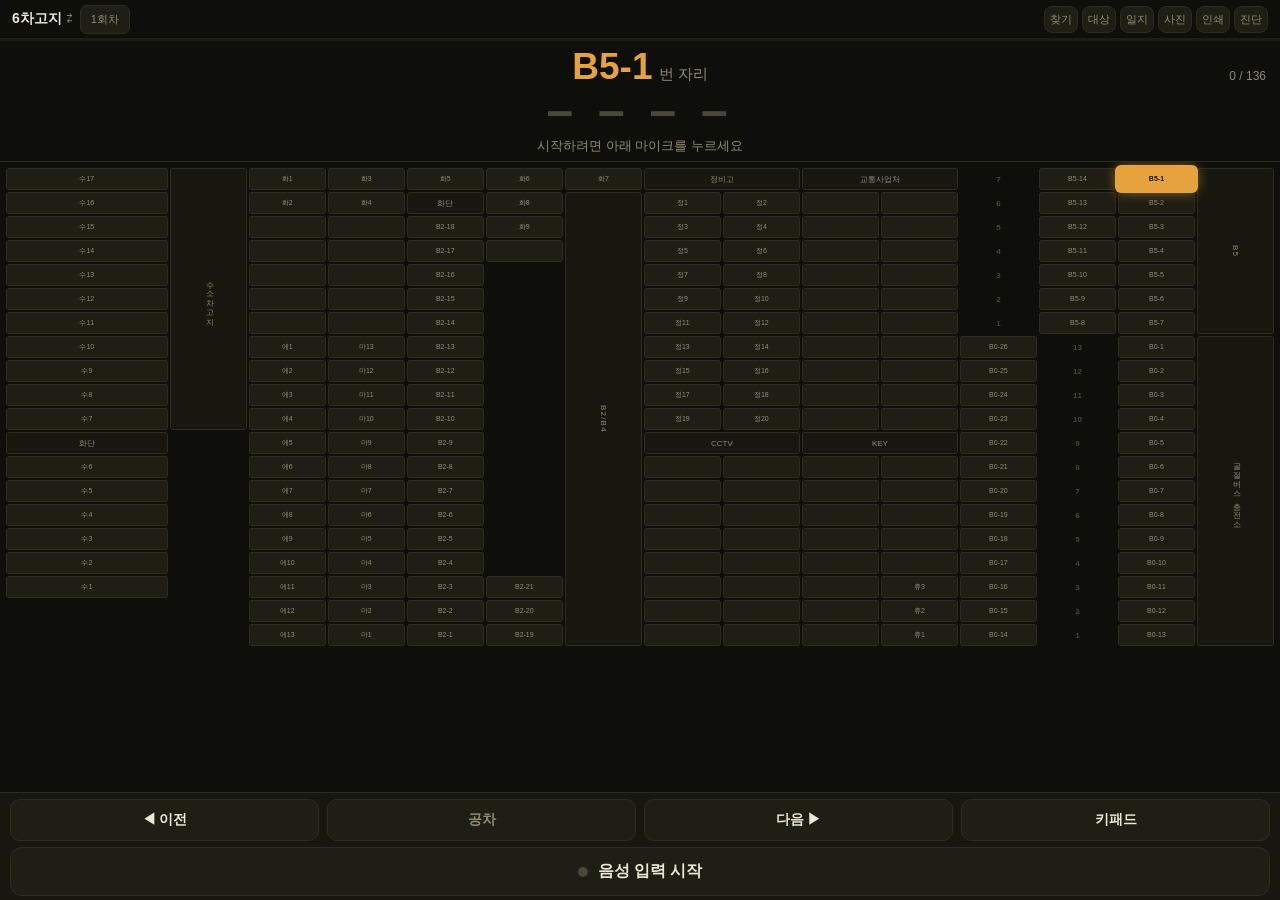
==== index.html @ dc294fa4 "손으로 누른 자리 다음에서 이어 간다 — 커서를 옮긴 뒤에 적는다 B5 를 돌다가 손으로 B2-1 을 눌러 번호를 넣으면 화면은 B2-2 로 넘어갔는데, **저장해 둔 자리는 B5" ====
<!doctype html>
<html lang="ko">
<head>
<meta charset="utf-8">
<meta name="viewport" content="width=device-width, initial-scale=1, viewport-fit=cover, user-scalable=no">
<meta name="apple-mobile-web-app-capable" content="yes">
<meta name="apple-mobile-web-app-status-bar-style" content="black-translucent">
<meta name="apple-mobile-web-app-title" content="차고지">
<meta name="theme-color" content="#14140f">
<title>차고지 순회</title>
<link rel="manifest" href="manifest.json">
<link rel="apple-touch-icon" href="icons/icon-180.png">
<link rel="stylesheet" href="src/app.css?v=202610280209">
</head>
<body>

<div id="app">

  <!-- 상단: 진행 상황 -->
  <header class="bar">
    <div class="bar-left">
      <button class="yard" id="yardName" aria-label="차고지 바꾸기">6차고지</button>
      <button class="round" id="btnRound" aria-label="회차 바꾸기">1회차</button>
    </div>
    <div class="bar-right">
      <button class="icon-btn" id="btnMiss" aria-label="아직 못 본 차" hidden>못 봄<span class="badge" id="missBadge"></span></button>
      <button class="icon-btn" id="btnFind" aria-label="차량번호 찾기">찾기</button>
      <button class="icon-btn" id="btnTargets" aria-label="찾을 차량 목록">대상<span class="badge" id="targetBadge" hidden></span></button>
      <button class="icon-btn" id="btnLog" aria-label="일지 보관">일지</button>
      <button class="icon-btn" id="btnFiles" aria-label="사진 보내기">사진</button>
      <button class="icon-btn" id="btnPrint" aria-label="인쇄">인쇄</button>
      <button class="icon-btn" id="btnDiag" aria-label="음성 진단">진단</button>
    </div>
  </header>
  <div class="progress"><div class="progress-fill" id="progressFill"></div></div>

  <!-- 현재 자리 안내판 -->
  <section class="hud" id="hud">
    <div class="hud-spot">
      <span class="hud-spot-num" id="hudSpot">1</span>
      <span class="hud-spot-unit" id="hudUnit">번 자리</span>
      <span class="hud-count" id="hudCount"></span>
    </div>
    <div class="hud-plate" id="hudPlate">
      <span class="ph">– – – –</span>
    </div>
    <div class="hud-note" id="hudNote">시작하려면 아래 마이크를 누르세요</div>
  </section>

  <!-- 배치도 -->
  <section class="mapwrap" id="mapwrap">
    <div class="mapzoom" id="mapZoom"><div class="map" id="map"></div></div>
    <button class="zoom-chip" id="zoomChip" hidden>1.0×</button>
  </section>

  <!-- 하단 조작부 -->
  <footer class="controls">
    <div class="ctl-row">
      <button class="ctl back" id="btnBack">◀ 이전</button>
      <button class="ctl vacant" id="btnVacant">공차</button>
      <button class="ctl next" id="btnNext">다음 ▶</button>
      <button class="ctl pad" id="btnPad">키패드</button>
    </div>
    <button class="mic" id="btnMic">
      <span class="mic-dot"></span>
      <span class="mic-label">음성 입력 시작</span>
    </button>
  </footer>
</div>

<!-- 숫자 키패드 시트 -->
<div class="sheet-bg" id="padSheet" hidden>
  <div class="sheet">
    <div class="sheet-head">
      <span id="padTitle">1번 자리</span>
      <button class="sheet-close" id="padClose">닫기</button>
    </div>
    <div class="pad-display" id="padDisplay">
      <span class="kept" id="padKept"></span>
      <span class="phone" id="padPhone"></span>
      <span class="fixed">1</span><span class="slot" data-i="0">_</span><span class="slot" data-i="1">_</span><span class="slot" data-i="2">_</span>
    </div>
    <div class="pad-hint">앞자리 1은 자동입니다. 나머지 세 자리만 누르세요. 누르던 숫자는 이전으로 지웁니다.</div>
    <div class="pad-keys">
      <button data-k="1">1</button><button data-k="2">2</button><button data-k="3">3</button>
      <button data-k="4">4</button><button data-k="5">5</button><button data-k="6">6</button>
      <button data-k="7">7</button><button data-k="8">8</button><button data-k="9">9</button>
      <button data-k="back" class="alt">◀ 이전</button>
      <button data-k="0">0</button>
      <button data-k="vacant" class="alt">공차</button>
      <button data-k="car" class="alt car">승용차</button>
      <button data-k="next" class="alt seg">다음 구역 ▶</button>
      <button data-k="ok" class="ok">확인 ▶</button>
    </div>
  </div>
</div>

<!-- 자리 탭했을 때 뜨는 선택 시트 -->
<div class="sheet-bg" id="spotSheet" hidden>
  <div class="sheet">
    <div class="sheet-head">
      <span id="spotTitle">자리</span>
      <button class="sheet-close" id="spotClose">닫기</button>
    </div>
    <div class="sheet-actions">
      <button id="spotGoto">여기부터 음성 입력</button>
      <button id="spotPad">숫자 키패드로 입력</button>
      <button id="spotVacant">공차로 표시</button>
      <button id="spotClear" class="danger">입력 지우기</button>
    </div>
  </div>
</div>

<!-- 차량번호 찾기 -->
<div class="sheet-bg" id="findSheet" hidden>
  <div class="sheet">
    <div class="sheet-head">
      <span>차량번호 찾기</span>
      <button class="sheet-close" id="findClose">닫기</button>
    </div>
    <div class="pad-display" id="findDisplay">
      <span class="fixed">1</span><span class="slot" data-i="0">_</span><span class="slot" data-i="1">_</span><span class="slot" data-i="2">_</span>
    </div>
    <div class="pad-hint">뒤 세 자리를 누르면 바로 찾습니다.</div>
    <div class="find-results" id="findResults"></div>
    <div class="pad-keys" id="findKeys">
      <button data-k="1">1</button><button data-k="2">2</button><button data-k="3">3</button>
      <button data-k="4">4</button><button data-k="5">5</button><button data-k="6">6</button>
      <button data-k="7">7</button><button data-k="8">8</button><button data-k="9">9</button>
      <button data-k="clear" class="alt">비움</button>
      <button data-k="0">0</button>
      <button data-k="del" class="alt">지움</button>
    </div>
  </div>
</div>

<!-- 찾을 차량 (CCTV·키 회수 대상) -->
<div class="sheet-bg" id="targetSheet" hidden>
  <div class="sheet">
    <div class="sheet-head">
      <span>찾을 차량 <span class="sheet-sub" id="targetCount"></span></span>
      <button class="sheet-close" id="targetClose">닫기</button>
    </div>
    <p class="target-help">
      가져와야 하는 것을 고르고 번호를 누르면 목록에 들어갑니다. 순회 중 그 번호가
      입력되면 소리와 음성으로 알리고 배치도에 색으로 표시합니다. 최대 10대.
    </p>
    <div class="kind-pick" id="kindPick">
      <button data-kind="cctv" class="on">CCTV<span>비디오</span></button>
      <button data-kind="key">KEY<span>열쇠</span></button>
    </div>
    <ul class="target-list" id="targetList"></ul>
    <div class="pad-display" id="targetDisplay">
      <span class="fixed">1</span><span class="slot" data-i="0">_</span><span class="slot" data-i="1">_</span><span class="slot" data-i="2">_</span>
    </div>
    <div class="pad-keys" id="targetKeys">
      <button data-k="1">1</button><button data-k="2">2</button><button data-k="3">3</button>
      <button data-k="4">4</button><button data-k="5">5</button><button data-k="6">6</button>
      <button data-k="7">7</button><button data-k="8">8</button><button data-k="9">9</button>
      <button data-k="clear" class="alt">비움</button>
      <button data-k="0">0</button>
      <button data-k="del" class="alt">지움</button>
    </div>
  </div>
</div>

<!-- 일지 보관 -->
<div class="sheet-bg" id="logSheet" hidden>
  <div class="sheet">
    <div class="sheet-head">
      <span>일지 보관</span>
      <button class="sheet-close" id="logClose">닫기</button>
    </div>
    <p class="target-help">
      그날 순회를 마치고 저장해 두면 나중에 그대로 불러올 수 있습니다.
      차량번호와 찾을 차량 목록이 함께 저장됩니다.
    </p>
    <button class="log-save" id="logSave">오늘 순회 저장하기</button>
    <div class="log-save-note" id="logSaveNote"></div>
    <button class="log-reset" id="logReset" hidden>오늘 것을 지우고 새로 시작하기</button>
    <ul class="log-list" id="logList"></ul>
  </div>
</div>

<!-- 인쇄 — 사무실 PC 로 보내고 결과를 보여 준다 -->
<div class="sheet-bg" id="printSheet" hidden>
  <div class="sheet">
    <div class="sheet-head">
      <span>PC로 인쇄</span>
      <button class="sheet-close" id="printClose">닫기</button>
    </div>
    <div class="print-count" id="printCount"></div>
    <div class="print-miss" id="printMiss" hidden></div>
    <div class="sheet-actions">
      <button class="go" id="printPaper">종이로 인쇄</button>
      <button id="printExcel">운영관리 엑셀에 넣기</button>
      <button id="printFinal">최종 인쇄 (엑셀 양식 그대로)</button>
    </div>
    <div class="print-msg" id="printMsg"></div>
  </div>
</div>

<!-- 사진·파일 보내기 — PC 다운로드 폴더로 간다 -->
<div class="sheet-bg" id="fileSheet" hidden>
  <div class="sheet">
    <div class="sheet-head">
      <span>사진 보내기</span>
      <button class="sheet-close" id="fileClose">닫기</button>
    </div>
    <p class="send-help">
      고른 것이 사무실 PC 의 <b>다운로드 폴더</b>로 갑니다.
      여러 장을 한 번에 고를 수 있습니다.
    </p>
    <label class="pick" for="filePick">사진·파일 고르기</label>
    <input type="file" id="filePick" multiple hidden>
    <ul class="pick-list" id="fileList"></ul>
    <div class="sheet-actions">
      <button class="go" id="fileSend" disabled>보내기</button>
    </div>
    <div class="send-msg" id="fileMsg"></div>
  </div>
</div>

<!-- 음성 진단 패널 -->
<div class="sheet-bg" id="diagSheet" hidden>
  <div class="sheet">
    <div class="sheet-head">
      <span>음성 인식 진단</span>
      <button class="sheet-close" id="diagClose">닫기</button>
    </div>
    <div class="diag" id="diagBody"></div>
    <div class="diag-log">
      <div class="diag-log-head">들린 그대로 (최근 10건)</div>
      <ol id="diagLog"></ol>
    </div>
    <div class="diag-build">
      <div>
        <div class="diag-build-label">설치된 버전</div>
        <div class="diag-build-val" id="diagBuild"></div>
      </div>
      <button id="diagUpdate">최신 버전 받기</button>
    </div>
    <p class="diag-build-help">
      새 버전이 올라오면 앱을 켤 때 알아서 받아옵니다. 그래도 화면이 그대로면
      위 버튼을 누르세요. 입력해 둔 차량번호는 지워지지 않습니다.
    </p>

    <div class="diag-danger">
      <button id="diagClear">오늘 입력·대상 전부 지우기</button>
      <p class="diag-danger-help" id="diagClearHelp">
        오늘 입력한 차량번호와 찾을 차량 목록을 모두 지우고, <b>1회차 첫 자리</b>부터
        다시 시작합니다. 저장해 둔 일지와 설정은 지워지지 않습니다.
      </p>
    </div>
  </div>
</div>

<!-- 인쇄 전용 레이아웃 -->

<script type="module" src="src/app.js?v=202610280209"></script>
</body>
</html>
---- src/app.css ----
/* 차고지 순회 — 야간 현장용 다크 UI
   밝은 화면은 어두운 주차장에서 눈이 부시고 배터리도 먹으므로 다크 고정. */

:root {
  --bg:        #0e0e0a;
  --panel:     #17170f;
  --panel-2:   #1f1e14;
  --line:      #2e2c1e;
  --ink:       #ede7d5;
  --ink-dim:   #928b74;
  --amber:     #e6a23c;
  --amber-ink: #17130a;
  --green:     #7fb069;
  --green-bg:  #24331d;
  --grey:      #4a4738;
  --red:       #d9714a;
  --blue:      #5b8fd4;
  /* 2회차 — 1회차 초록과 한눈에 갈리게 보라. 파랑(KEY)·빨강(CCTV)·주황(커서)과도 겹치지 않는다 */
  --r2-bg:     #3a2458;
  --r2-line:   #8a5cc9;
  --r2-ink:    #d9bcff;
  --pad:       env(safe-area-inset-bottom, 0px);
}

* { box-sizing: border-box; -webkit-tap-highlight-color: transparent; }

html, body {
  margin: 0; height: 100%; overflow: hidden;
  background: var(--bg); color: var(--ink);
  font-family: -apple-system, BlinkMacSystemFont, "Apple SD Gothic Neo", "Malgun Gothic", sans-serif;
  -webkit-user-select: none; user-select: none;
  -webkit-font-smoothing: antialiased;
}

#app {
  display: flex; flex-direction: column;
  height: 100vh;
  height: 100dvh;          /* 사파리 주소창·홈 인디케이터까지 감안한 실제 높이 */
  padding-top: env(safe-area-inset-top, 0px);
}

/* ---------- 상단 바 ---------- */
.bar {
  display: flex; align-items: center; justify-content: space-between;
  padding: 5px 12px 4px;
  flex: none;
}
.bar-left {
  display: flex; align-items: baseline; gap: 7px;
  min-width: 0;
}
/* 자리가 좁으면 차고지 이름이 줄어든다 — 회차 버튼은 늘 통째로 눌릴 수 있어야 한다 */
.yard {
  font-size: 14px; font-weight: 700; white-space: nowrap; font-family: inherit;
  background: none; border: none; color: var(--ink); padding: 2px 0;
  min-width: 0; overflow: hidden; text-overflow: ellipsis;
}
.yard::after { content: ' ⇄'; color: var(--ink-dim); font-weight: 400; }
.round {
  flex: none;                      /* 눌러야 하는 것이라 절대 깎이지 않는다 */
  font-size: 11px; font-family: inherit; white-space: nowrap;
  background: var(--panel-2); color: var(--ink-dim);
  border: 1px solid var(--line); border-radius: 7px; padding: 6px 10px;
}
.round.r2 { background: var(--r2-bg); color: var(--r2-ink); border-color: var(--r2-line); font-weight: 700; }
/* 2회차 모드는 윗부분 전체를 보라로 물들여, 지금 몇 회차로 적는지 헷갈리지 않게 한다 */
body.round2 .bar,
body.round2 .hud { background: var(--r2-bg); }
body.round2 .hud { border-bottom: 2px solid var(--r2-line); }
.bar-right { display: flex; gap: 4px; flex: none; }
.icon-btn {
  position: relative;
  background: var(--panel-2); color: var(--ink-dim);
  border: 1px solid var(--line); border-radius: 8px;
  font-size: 11px; padding: 7px 5px; font-family: inherit;
  white-space: nowrap; line-height: 1;
}
.icon-btn:active { background: var(--line); }
.badge {
  display: inline-block; margin-left: 4px;
  font-size: 10px; font-weight: 700; color: var(--red);
  font-variant-numeric: tabular-nums;
}
.badge.all { color: var(--green); }
.badge[hidden] { display: none; }

.progress { height: 3px; background: var(--panel-2); flex: none; }
.progress-fill {
  height: 100%; width: 0%; background: var(--green);
  transition: width .25s ease;
}

/* ---------- 현재 자리 안내판 ---------- */
.hud {
  flex: none;
  padding: 7px 14px 6px;
  text-align: center;
  border-bottom: 1px solid var(--line);
}
.hud-spot {
  display: flex; align-items: baseline; justify-content: center; gap: 6px;
  position: relative;
}
.hud-spot-num {
  font-size: 37px; font-weight: 800; line-height: 1;
  color: var(--amber); font-variant-numeric: tabular-nums;
}
.hud-spot-unit { font-size: 15px; color: var(--ink-dim); }
.hud-count {
  position: absolute; right: 0; bottom: 2px;
  font-size: 12px; color: var(--ink-dim); font-variant-numeric: tabular-nums;
}
.hud-plate {
  margin-top: 2px;
  font-size: 48px; font-weight: 800; line-height: 1;
  letter-spacing: .08em; font-variant-numeric: tabular-nums;
  min-height: 48px;
}
.hud-plate .ph { color: var(--grey); letter-spacing: .12em; }
.hud-plate.vacant { font-size: 40px; color: var(--ink-dim); letter-spacing: .1em; }
.hud-plate.corrected { color: var(--amber); }
.hud-note {
  margin-top: 3px; font-size: 12.5px; color: var(--ink-dim);
  min-height: 17px;
}
.hud-note:empty { display: none; }
.hud-note.warn { color: var(--amber); }
.hud-note.err  { color: var(--red); }

/* ---------- 배치도 ---------- */
.mapwrap {
  position: relative;
  flex: 1 1 auto; min-height: 0;
  overflow: auto;
  -webkit-overflow-scrolling: touch;
  padding: 6px;
  touch-action: pan-x pan-y;      /* 확대는 앱이 직접 처리한다 */
}
.zoom-chip {
  position: sticky; bottom: 6px; left: 6px; z-index: 5;
  background: var(--panel-2); color: var(--amber);
  border: 1px solid var(--amber); border-radius: 20px;
  font-size: 12px; font-weight: 700; font-family: inherit;
  padding: 6px 12px; float: left;
}
.zoom-chip[hidden] { display: none; }
.mapzoom { position: relative; }
.map {
  display: grid;
  grid-template-columns: 2.1fr repeat(14, 1fr);
  grid-auto-rows: minmax(22px, 1fr);
  gap: 2px;
  width: 100%;
  min-width: 330px;
  min-height: calc(100% - 12px);   /* 남는 자리를 칸이 나눠 가져 크게 보인다 */
}
/* 구차고지는 줄이 11개뿐이라 훨씬 크게 잡을 수 있다 */
body.yard-old .map { grid-auto-rows: minmax(34px, 1fr); }
/* 열다섯 칸이 폰 너비를 나눠 쓰므로 한 칸이 21px 남짓이다.
   네 자리가 잘리지 않는 크기까지만 키운다. */
body.yard-old .cell.spot .plate { font-size: 11px; letter-spacing: -.06em; }
body.yard-old .cell.spot .no { font-size: 9px; }
.cell {
  display: flex; align-items: center; justify-content: center;
  border-radius: 3px;
  font-variant-numeric: tabular-nums;
  overflow: hidden;
  min-height: 20px;
}
.cell.spot {
  background: var(--panel-2);
  border: 1px solid var(--line);
  flex-direction: column;
  line-height: 1;
  gap: 1px;
}
.cell.spot .no    { font-size: 7px; color: var(--ink-dim); }
.cell.spot .plate { font-size: 9px; font-weight: 700; color: var(--ink); }

/* 1회차는 차분한 초록, 2회차는 밝은 민트.
   음성이든 키패드든 같은 회차면 같은 색이다. */
.cell.spot.filled.r1        { background: var(--green-bg); border-color: #38512c; }
.cell.spot.filled.r1 .plate { color: #bcd9a6; }
.cell.spot.filled.r2        { background: var(--r2-bg); border-color: var(--r2-line); }
.cell.spot.filled.r2 .plate { color: var(--r2-ink); }

/* 2회차를 도는 중에는 1회차 기록을 죽여 둔다.
   아직 차가 들어오지 않은 자리(빈칸·공차)가 도드라져야 어디를 봐야 할지 안다. */
body.round2 .cell.spot.filled.r1        { background: #171e13; border-color: #232c1c; }
body.round2 .cell.spot.filled.r1 .plate { color: #5d6b52; }
body.round2 .cell.spot.filled.r1 .no    { color: #47513f; }
/* 공차도 2회차에는 다시 들러야 할 자리다 */
body.round2 .cell.spot.vacant        { border-style: dashed; border-color: #4a4738; }
body.round2 .cell.spot.vacant .plate { color: var(--ink-dim); }
/* 승용차가 서 있는 칸 — 버스가 아니라는 것이 한눈에 보여야 한다 */
.cell.spot.car             { background: #2b2436; border-color: var(--violet); }
.cell.spot.car .plate      { color: var(--violet-ink); font-size: 9px; font-weight: 600; }
.hud-plate.car             { font-size: 30px; color: var(--violet-ink); letter-spacing: .02em; }
.cell.spot.vacant          { background: #201f18; }
.cell.spot.vacant .plate   { color: var(--ink-dim); font-weight: 500; }
.cell.spot.corrected       { border-color: var(--amber); }
.cell.spot.corrected .plate{ color: var(--amber); }

/* 찾아야 하는 차량 — 배치도에서 한눈에 띄어야 한다.
   CCTV(비디오)는 붉은색, KEY(열쇠)는 푸른색으로 구분한다. */
/* CCTV·KEY 로 가져와야 하는 차. 2회차에도 이 색이 남아야 한다 —
   1회차 기록을 죽이는 규칙(body.round2 .filled.r1)이 이것보다 세서, 정작
   가져와야 할 차가 2회차에는 묻혀 보이지 않았다. 가기 전에 한 번 보고 가이드를
   잡으려면 그 색이 있어야 한다. 그래서 2회차용 선택자를 함께 적는다. (2026-10-22) */
.cell.spot.target.k-cctv,
body.round2 .cell.spot.filled.r1.target.k-cctv        { background: #4a1f18; border-color: var(--red); }
.cell.spot.target.k-cctv .plate,
body.round2 .cell.spot.filled.r1.target.k-cctv .plate { color: #ff9d7a; }
.cell.spot.target.k-cctv .no,
body.round2 .cell.spot.filled.r1.target.k-cctv .no    { color: var(--red); }
.cell.spot.target.k-key,
body.round2 .cell.spot.filled.r1.target.k-key         { background: #1c2748; border-color: var(--blue); }
.cell.spot.target.k-key .plate,
body.round2 .cell.spot.filled.r1.target.k-key .plate  { color: #9dc0ff; }
.cell.spot.target.k-key .no,
body.round2 .cell.spot.filled.r1.target.k-key .no     { color: var(--blue); }

/* 찾기로 짚은 자리 */
.cell.spot.found {
  outline: 2px solid #7fd0ff; outline-offset: -2px;
  animation: pulse 1s ease-in-out 3;
}

.cell.spot.current {
  background: var(--amber); border-color: var(--amber);
  /* 작은 칸이 열다섯 개 늘어서 있어, 테두리만으로는 눈에 안 들어온다 */
  box-shadow: 0 0 0 3px var(--amber), 0 0 14px rgba(230, 162, 60, .85);
  position: relative; z-index: 2;
  animation: pulse 1.6s ease-in-out infinite;
}
.cell.spot.current .no,
.cell.spot.current .plate { color: var(--amber-ink); font-weight: 800; }

@keyframes pulse { 0%,100% { opacity: 1 } 50% { opacity: .6 } }
@media (prefers-reduced-motion: reduce) { .cell.spot.current { animation: none } }

.cell.label {
  background: var(--panel); color: var(--ink-dim);
  font-size: 8px; text-align: center; padding: 1px;
  border: 1px solid var(--line);
}
.cell.label.tall { writing-mode: vertical-rl; letter-spacing: .15em; }
.cell.skip {
  background: transparent; border: 1px dashed var(--line);
}
/* 주차장 바닥에 칠해진 고정번호 — 자리가 아니라 표지 */
.cell.paint {
  background: transparent; color: var(--grey);
  font-size: 8px; font-weight: 600;
}
.cell.void, .cell.plain { background: transparent; }

/* ---------- 하단 조작부 ---------- */
.controls {
  flex: none;
  padding: 6px 10px calc(4px + var(--pad) * 0.7);
  border-top: 1px solid var(--line);
  background: var(--panel);
  display: flex; flex-direction: column; gap: 6px;
}
.ctl-row { display: flex; gap: 8px; }
.ctl {
  flex: 1; padding: 11px 4px;
  background: var(--panel-2); color: var(--ink);
  border: 1px solid var(--line); border-radius: 10px;
  font-size: 14px; font-weight: 600; font-family: inherit;
}
.ctl:active { background: var(--line); }
.ctl.vacant { color: var(--ink-dim); }

.mic {
  width: 100%; padding: 13px;
  border: none; border-radius: 12px;
  background: var(--panel-2); color: var(--ink);
  font-size: 16px; font-weight: 700; font-family: inherit;
  display: flex; align-items: center; justify-content: center; gap: 10px;
  border: 1px solid var(--line);
}
.mic-dot {
  width: 10px; height: 10px; border-radius: 50%;
  background: var(--grey); flex: none;
}
.mic.on { background: var(--amber); color: var(--amber-ink); border-color: var(--amber); }
.mic.on .mic-dot { background: var(--amber-ink); animation: pulse 1.2s ease-in-out infinite; }
.mic:disabled { opacity: .45; }

/* ---------- 시트 ---------- */
.sheet-bg {
  position: fixed; inset: 0; z-index: 50;
  background: rgba(0,0,0,.6);
  display: flex; align-items: flex-end;
}
.sheet-bg[hidden] { display: none; }
.sheet {
  width: 100%; max-height: 88vh; overflow-y: auto;
  background: var(--panel); border-radius: 16px 16px 0 0;
  border-top: 1px solid var(--line);
  padding: 14px 14px calc(20px + var(--pad));
}
.sheet-head {
  display: flex; align-items: center; justify-content: space-between;
  font-size: 15px; font-weight: 700; margin-bottom: 12px;
}
.sheet-close {
  background: none; border: none; color: var(--ink-dim);
  font-size: 14px; font-family: inherit; padding: 4px 8px;
}

.pad-display {
  text-align: center; font-size: 46px; font-weight: 800;
  letter-spacing: .12em; font-variant-numeric: tabular-nums;
  padding: 6px 0;
}
.pad-display .fixed { color: var(--amber); }
.pad-display .slot  { color: var(--grey); }
.pad-display .slot.set { color: var(--ink); }
.pad-hint { text-align: center; font-size: 12px; color: var(--ink-dim); margin-bottom: 12px; }
.pad-keys {
  display: grid; grid-template-columns: repeat(3, 1fr); gap: 8px;
}
.pad-keys button {
  padding: 18px 0; font-size: 24px; font-weight: 700; font-family: inherit;
  background: var(--panel-2); color: var(--ink);
  border: 1px solid var(--line); border-radius: 10px;
}
.pad-keys button:active { background: var(--amber); color: var(--amber-ink); }
.pad-keys button.alt { font-size: 15px; color: var(--ink-dim); }
.pad-keys button.wide { grid-column: span 2; }
/* 연달아 빠르게 치므로 사파리의 두 번 톡 판정이 끼어들지 않게 한다 */
#padSheet .pad-keys button { touch-action: manipulation; }

.sheet-actions { display: flex; flex-direction: column; gap: 8px; }
.sheet-actions button {
  padding: 15px; font-size: 15px; font-weight: 600; font-family: inherit;
  background: var(--panel-2); color: var(--ink);
  border: 1px solid var(--line); border-radius: 10px; text-align: left;
}
.sheet-actions button:active { background: var(--line); }
.sheet-actions button.danger { color: var(--red); }

/* ---------- 찾기 ---------- */
.sheet-sub { font-size: 12px; font-weight: 500; color: var(--ink-dim); margin-left: 4px; }
.find-results {
  min-height: 56px; max-height: 132px; overflow-y: auto;
  display: flex; flex-direction: column; gap: 6px; margin-bottom: 12px;
}
.find-none {
  text-align: center; font-size: 13px; color: var(--ink-dim); padding: 16px 0;
}
.find-hit {
  display: flex; align-items: center; justify-content: space-between;
  padding: 12px 14px; border-radius: 9px; font-family: inherit;
  background: var(--panel-2); border: 1px solid var(--line); color: var(--ink);
}
.find-hit:active { background: var(--amber); color: var(--amber-ink); }
.find-hit b { font-size: 18px; font-variant-numeric: tabular-nums; }
.find-hit span { font-size: 13px; color: var(--ink-dim); }
.find-hit:active span { color: var(--amber-ink); }

/* ---------- 찾을 차량 ---------- */
.target-help {
  font-size: 12.5px; color: var(--ink-dim); line-height: 1.6; margin: 0 2px 12px;
}
.target-list { list-style: none; padding: 0; margin: 0 0 12px; }
/* 찾을 차량 시트 — 목록이 늘어나도 키패드는 제자리에 둔다.
   목록이 키패드 위에 있어서, 대여섯 대만 넣어도 키패드가 화면 밖으로 밀려
   화면을 내려서 눌러야 했다 (6대에서 170px 가 화면 밖이었다 — 2026-10-22).
   이제 목록만 그 안에서 구르고, 입력칸과 키패드는 늘 보인다. */
#targetSheet .sheet { display: flex; flex-direction: column; }
#targetSheet .target-list {
  flex: 0 1 auto; min-height: 56px; max-height: 30vh; overflow-y: auto;
  overscroll-behavior: contain;
}
#targetSheet .pad-display,
#targetSheet .pad-keys { flex: none; }
.target-list li {
  display: flex; align-items: center; gap: 10px;
  padding: 9px 12px; border-radius: 8px; margin-bottom: 6px;
  background: var(--panel-2); border: 1px solid var(--line);
}
.target-list li b {
  font-size: 17px; font-variant-numeric: tabular-nums;
}
.target-list li.k-cctv b { color: #ff9d7a; }
.target-list li.k-key   b { color: #9dc0ff; }
.target-kind {
  font-size: 10px; font-weight: 700; letter-spacing: .04em;
  padding: 3px 6px; border-radius: 5px; flex: none;
}
.k-cctv .target-kind { background: #4a1f18; color: #ff9d7a; }
.k-key   .target-kind { background: #1c2748; color: #9dc0ff; }

/* CCTV / KEY 고르기 */
.kind-pick { display: flex; gap: 8px; margin-bottom: 12px; }
.kind-pick button {
  flex: 1; padding: 11px 4px; border-radius: 10px; font-family: inherit;
  background: var(--panel-2); border: 1px solid var(--line); color: var(--ink-dim);
  font-size: 14px; font-weight: 700;
  display: flex; flex-direction: column; align-items: center; gap: 2px;
}
.kind-pick button span { font-size: 11px; font-weight: 500; opacity: .8; }
.kind-pick button[data-kind="cctv"].on { background: #4a1f18; border-color: var(--red); color: #ff9d7a; }
.kind-pick button[data-kind="key"].on  { background: #1c2748; border-color: var(--blue); color: #9dc0ff; }

/* ---------- 일지 보관 ---------- */
.log-save {
  width: 100%; padding: 15px; border: none; border-radius: 11px;
  background: var(--amber); color: var(--amber-ink);
  font-size: 15px; font-weight: 700; font-family: inherit;
}
.log-save-note {
  font-size: 12.5px; color: var(--green); text-align: center;
  min-height: 18px; margin: 8px 0 4px;
}
.log-list { list-style: none; padding: 0; margin: 8px 0 0; }
.log-list li {
  display: flex; align-items: center; gap: 8px;
  padding: 10px 12px; border-radius: 9px; margin-bottom: 6px;
  background: var(--panel-2); border: 1px solid var(--line);
}
.log-when { flex: 1; min-width: 0; }
.log-when b { font-size: 14px; font-variant-numeric: tabular-nums; }
.log-today {
  font-size: 10px; font-weight: 700; margin-left: 6px;
  padding: 2px 5px; border-radius: 4px; background: var(--green-bg); color: var(--green);
}
.log-meta { display: block; font-size: 11px; color: var(--ink-dim); margin-top: 2px; }
.log-load {
  flex: none; padding: 9px 12px; border-radius: 8px; font-family: inherit;
  background: var(--panel); border: 1px solid var(--line); color: var(--ink);
  font-size: 12px; font-weight: 600;
}
.log-load.armed { background: var(--amber); color: var(--amber-ink); border-color: var(--amber); }
.log-del {
  flex: none; background: none; border: none; color: var(--ink-dim);
  font-size: 15px; font-family: inherit; padding: 2px 6px;
}
.log-empty {
  justify-content: center; color: var(--ink-dim); font-size: 13px;
  background: none !important; border: none !important;
}
.target-at { font-size: 12px; color: var(--green); }
.target-wait { font-size: 12px; color: var(--ink-dim); }
.target-list li button {
  margin-left: auto; background: none; border: none;
  color: var(--ink-dim); font-size: 16px; font-family: inherit; padding: 2px 8px;
}
.target-empty {
  justify-content: center; color: var(--ink-dim); font-size: 13px;
  background: none !important; border: none !important;
}

/* ---------- 인쇄 확인 ---------- */
.print-count {
  text-align: center; font-size: 15px; font-weight: 700;
  padding: 4px 0 14px; color: var(--ink);
}
/* 일지 목록 — 연 > 월로 접는다. 쌓이면 한없이 길어진다. */
.log-year > summary,
.log-month > summary {
  display: flex; align-items: center; gap: 8px;
  padding: 9px 10px; cursor: pointer; list-style: none;
  font-size: 14px; font-weight: 700; color: var(--ink);
  border-bottom: 1px solid var(--line);
}
.log-year > summary::-webkit-details-marker,
.log-month > summary::-webkit-details-marker { display: none; }
.log-year > summary::before,
.log-month > summary::before { content: '▸'; color: var(--ink-dim); font-weight: 400; }
.log-year[open] > summary::before,
.log-month[open] > summary::before { content: '▾'; }
.log-month > summary { font-size: 13px; font-weight: 500; color: var(--ink-dim); padding-left: 18px; }
.log-days { list-style: none; padding: 0; margin: 0; }
.log-days li { padding-left: 10px; }
.log-del-many {
  margin-left: auto; font-family: inherit; font-size: 11px; color: var(--ink-dim);
  background: none; border: 1px solid var(--line); border-radius: 7px; padding: 4px 8px;
}
.log-del-many.armed { background: var(--red); border-color: var(--red); color: #fff; }

.log-reset {
  width: 100%; padding: 13px; margin-top: 8px;
  background: var(--panel-2); border: 1px solid var(--line); border-radius: 10px;
  color: var(--amber); font-size: 14px; font-family: inherit;
}
.log-reset:active { background: var(--amber); color: var(--amber-ink); }

/* 아직 못 본 차 — 2회차를 도는 동안 눈에 띄어야 한다 */
.print-miss {
  margin: 10px 0 0; padding: 11px 12px; border-radius: 10px;
  font-size: 13px; line-height: 1.6;
  background: var(--panel-2); border: 1px solid var(--line); color: var(--ink-dim);
}
.print-miss.no { border-color: var(--red); color: var(--red); font-weight: 700; }
.print-miss.ok { border-color: var(--green); color: var(--green); }
.icon-btn.warn { border-color: var(--red); color: var(--red); }

.print-msg {
  text-align: center; font-size: 15px; line-height: 1.6;
  padding: 14px 8px 18px; color: var(--ink-dim);
}
.print-msg.ok { color: var(--green); font-weight: 700; }
.print-msg.no { color: var(--red); }

/* 사진·파일 보내기 */
.send-help { font-size: 13px; line-height: 1.7; color: var(--ink-dim); margin: 0 0 14px; }
.pick-list {
  list-style: none; padding: 0; margin: 12px 0 0;
  max-height: 40vh; overflow-y: auto;
}
.pick-list li {
  display: flex; align-items: center; gap: 10px;
  padding: 10px 2px; border-bottom: 1px solid var(--line); font-size: 13px;
}
.pick-list .nm { flex: 1; overflow: hidden; text-overflow: ellipsis; white-space: nowrap; }
.pick-list .sz { color: var(--ink-dim); font-size: 12px; }
.pick-list .st { font-size: 12px; }
.pick-list .st.ok { color: var(--green); }
.pick-list .st.no { color: var(--red); }
.pick {
  display: block; text-align: center; padding: 13px;
  background: var(--panel-2); border: 1px solid var(--line); border-radius: 10px;
  color: var(--ink); font-size: 15px; cursor: pointer;
}
.pick:active { background: var(--line); }
.send-msg {
  text-align: center; font-size: 13px; line-height: 1.6;
  padding: 10px 8px 2px; color: var(--ink-dim);
}
.send-msg.ok { color: var(--green); font-weight: 700; }
.send-msg.no { color: var(--red); }

.diag { font-size: 13px; }
.diag-row {
  display: flex; justify-content: space-between; gap: 12px;
  padding: 9px 0; border-bottom: 1px solid var(--line);
}
.diag-row b { font-weight: 600; color: var(--ink-dim); }
.diag-row span.ok  { color: var(--green); }
.diag-row span.no  { color: var(--red); }
/* 눌러서 켜고 끄는 항목 */
/* 눌러서 바꾸는 줄은 누를 수 있게 생겨야 한다 — 테두리를 두르고 눌리는 느낌을 준다 */
.diag-row.toggle {
  cursor: pointer; background: var(--panel-2);
  border: 1px solid var(--line); border-radius: 9px;
  padding: 11px 12px; margin: 5px 0;
}
.diag-row.toggle:active { background: var(--line); border-color: var(--amber); }
.diag-row.toggle b::after { content: ' ▸'; color: var(--amber); font-weight: 400; }
/* 바로 위 줄에 딸린 속도 — 한 칸 들여쓰고 조금 작게 */
.diag-row.sub { margin-left: 14px; padding: 9px 12px; }
.diag-row.sub b { color: var(--ink-dim); font-weight: 500; }
.diag-row.toggle b { color: var(--ink); }
.diag-row.toggle span.no { color: var(--ink-dim); }
.diag-log { margin-top: 16px; }
.diag-log-head { font-size: 12px; color: var(--ink-dim); margin-bottom: 6px; }
.diag-log ol {
  margin: 0; padding-left: 20px; font-size: 12px; color: var(--ink-dim);
  font-family: ui-monospace, Menlo, monospace;
}
.diag-log li { padding: 2px 0; word-break: break-all; }

.diag-build {
  margin-top: 18px; padding-top: 14px; border-top: 1px solid var(--line);
  display: flex; align-items: center; justify-content: space-between; gap: 12px;
}
.diag-build-label { font-size: 11px; color: var(--ink-dim); }
.diag-build-val {
  font-family: ui-monospace, Menlo, monospace; font-size: 13px; color: var(--ink);
  -webkit-user-select: text; user-select: text;
}
#diagUpdate {
  flex: none; padding: 11px 16px; border-radius: 9px;
  background: var(--panel-2); color: var(--amber);
  border: 1px solid var(--amber); font-size: 13px; font-weight: 700; font-family: inherit;
}
#diagUpdate:active { background: var(--amber); color: var(--amber-ink); }
#diagUpdate:disabled { opacity: .5; color: var(--ink-dim); border-color: var(--line); }
.diag-build-help {
  font-size: 12px; color: var(--ink-dim); line-height: 1.6; margin: 10px 2px 0;
}

.diag-danger {
  margin-top: 18px; padding-top: 14px; border-top: 1px solid var(--line);
}
#diagClear {
  width: 100%; padding: 14px; border-radius: 10px;
  background: var(--panel-2); color: var(--red);
  border: 1px solid var(--line); font-size: 14px; font-weight: 700; font-family: inherit;
}
/* 적혀 있는 번호 — 2회차에 눈앞의 차와 맞춰 보는 자리 */
.pad-display .kept {
  display: none; font-size: 44px; font-weight: 800; color: var(--ink);
  letter-spacing: .02em;
}
.pad-display.kept .kept { display: inline; }
.pad-display .phone { display: none; font-size: 34px; letter-spacing: .04em; color: var(--violet-ink); }
.pad-display.phone .phone { display: inline; }
.pad-display.phone .kept,
.pad-display.phone .fixed,
.pad-display.phone .slot { display: none; }
.pad-keys .car { display: none; }
body.yard-old .pad-keys .car { display: block; color: var(--violet-ink); }
.pad-display.kept .fixed,
.pad-display.kept .slot { display: none; }

/* 확인 — 2회차에만. 맨 아래, 가장 크게 (엄지가 닿는 자리) */
.pad-keys .ok {
  display: none; grid-column: 1 / -1; background: var(--green-bg); border-color: #3c5a2c;
  color: #bcd9a6; font-size: 20px; padding: 20px 0;
}
body.round2 .pad-keys .ok { display: block; }
.pad-keys .seg { grid-column: 1 / -1; }
/* 구차고지는 승용차 키가 한 칸, 다음 구역이 나머지 두 칸 — 한 줄로 줄여 배치도를 더 보인다 */
body.yard-old .pad-keys .seg { grid-column: span 2; }

/* 키패드를 열면 그 아래가 가려진다. 배치도 밑에 빈 자리를 붙여 위로 밀어 올릴 수 있게 하고,
   지금 자리가 키패드 위쪽 띠에 오도록 스스로 움직인다. */
body.pad-open .mapwrap { padding-bottom: 65vh; }
/* 구역 건너뛰기는 2회차에 드물게 쓴다 — 자리는 두되 낮게 */
body.round2 .pad-keys .seg { font-size: 14px; padding: 10px 0; }

#diagClear.armed { background: var(--red); color: #fff; border-color: var(--red); }
.diag-danger-help {
  font-size: 12px; color: var(--ink-dim); line-height: 1.6; margin: 10px 2px 0;
}
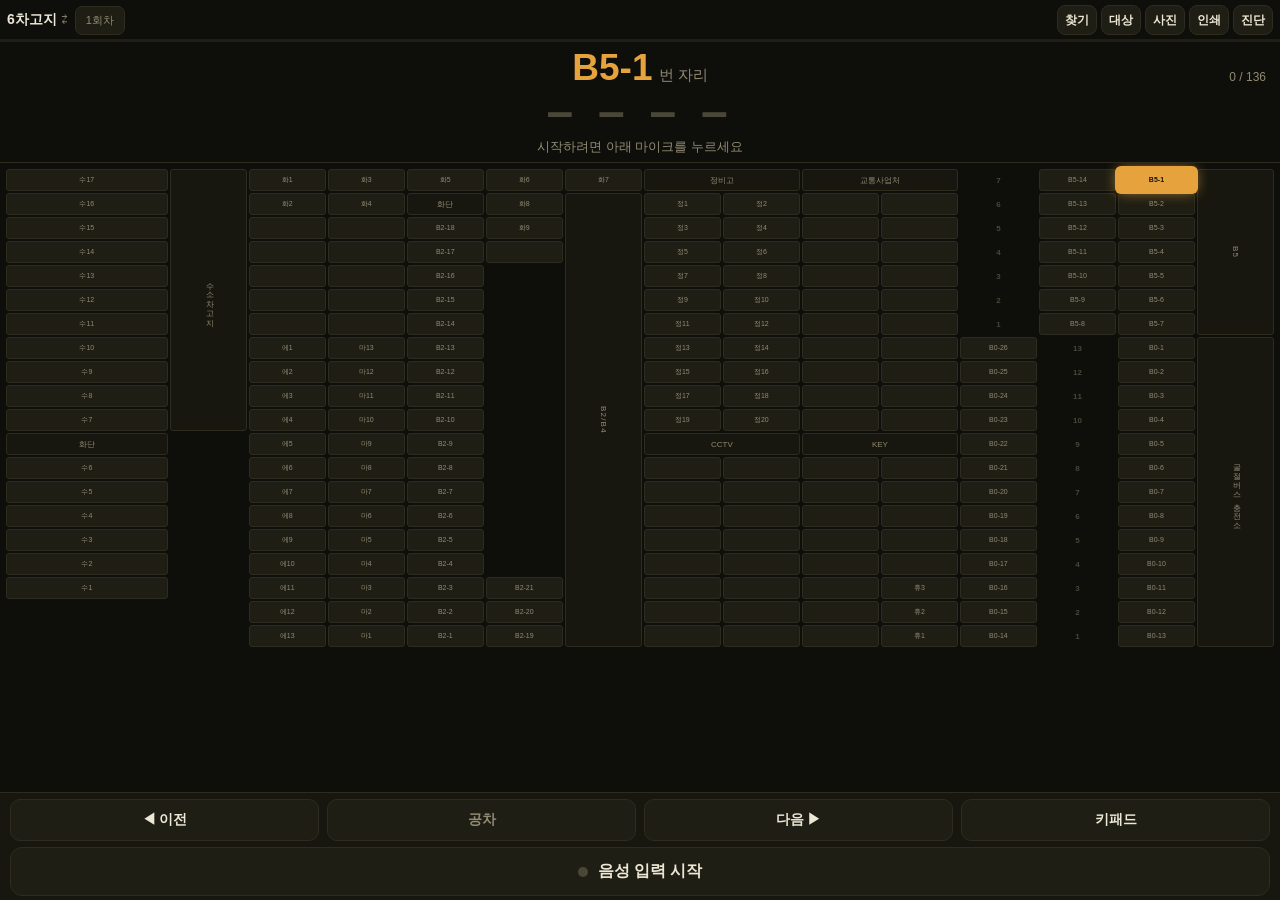
==== commit 2d56c581: "손으로 누른 자리가 지금 자리다, 그리고 2회차에 한 마디로 대답한다 폰 (2026-11-01 02:32)  · **손으로 누른 자리에서 이어 간다.** 판에서 B0-1 을 눌러 " ====
--- a/index.html
+++ b/index.html
@@ -10,7 +10,7 @@
 <title>차고지 순회</title>
 <link rel="manifest" href="manifest.json">
 <link rel="apple-touch-icon" href="icons/icon-180.png">
-<link rel="stylesheet" href="src/app.css?v=202610280209">
+<link rel="stylesheet" href="src/app.css?v=202611010232">
 </head>
 <body>
 
@@ -26,7 +26,6 @@
       <button class="icon-btn" id="btnMiss" aria-label="아직 못 본 차" hidden>못 봄<span class="badge" id="missBadge"></span></button>
       <button class="icon-btn" id="btnFind" aria-label="차량번호 찾기">찾기</button>
       <button class="icon-btn" id="btnTargets" aria-label="찾을 차량 목록">대상<span class="badge" id="targetBadge" hidden></span></button>
-      <button class="icon-btn" id="btnLog" aria-label="일지 보관">일지</button>
       <button class="icon-btn" id="btnFiles" aria-label="사진 보내기">사진</button>
       <button class="icon-btn" id="btnPrint" aria-label="인쇄">인쇄</button>
       <button class="icon-btn" id="btnDiag" aria-label="음성 진단">진단</button>
@@ -228,6 +227,11 @@
       <span>음성 인식 진단</span>
       <button class="sheet-close" id="diagClose">닫기</button>
     </div>
+    <!-- [2026-11-01] 윗줄이 좁아 글씨가 잘렸다 (아이폰 13 미니). 자주 안 쓰는 [일지] 를
+         메인에서 빼 여기로 옮겼다. 메인은 눌러야 할 것만 남긴다. -->
+    <div class="diag-row-top">
+      <button class="icon-btn" id="btnLog" aria-label="일지 보관">일지 보관</button>
+    </div>
     <div class="diag" id="diagBody"></div>
     <div class="diag-log">
       <div class="diag-log-head">들린 그대로 (최근 10건)</div>
@@ -257,6 +261,6 @@
 
 <!-- 인쇄 전용 레이아웃 -->
 
-<script type="module" src="src/app.js?v=202610280209"></script>
+<script type="module" src="src/app.js?v=202611010232"></script>
 </body>
 </html>
--- a/src/app.css
+++ b/src/app.css
@@ -42,7 +42,9 @@
 /* ---------- 상단 바 ---------- */
 .bar {
   display: flex; align-items: center; justify-content: space-between;
-  padding: 5px 12px 4px;
+  /* 아이폰 13 미니는 가로가 좁다. 양쪽 여백을 줄여 글씨가 잘리지 않게 한다 (2026-11-01) */
+  padding: 5px 7px 4px;
+  gap: 6px;
   flex: none;
 }
 .bar-left {
@@ -50,10 +52,12 @@
   min-width: 0;
 }
 /* 자리가 좁으면 차고지 이름이 줄어든다 — 회차 버튼은 늘 통째로 눌릴 수 있어야 한다 */
+/* 차고지 이름은 **깎지 않는다.** "구..." 로 잘려 무엇인지도, 눌리지도 않았다 (2026-11-01).
+   [일지] 를 진단으로 옮겨 자리를 벌었으니 통째로 보인다. */
 .yard {
   font-size: 14px; font-weight: 700; white-space: nowrap; font-family: inherit;
   background: none; border: none; color: var(--ink); padding: 2px 0;
-  min-width: 0; overflow: hidden; text-overflow: ellipsis;
+  flex: none;
 }
 .yard::after { content: ' ⇄'; color: var(--ink-dim); font-weight: 400; }
 .round {
@@ -68,11 +72,13 @@
 body.round2 .hud { background: var(--r2-bg); }
 body.round2 .hud { border-bottom: 2px solid var(--r2-line); }
 .bar-right { display: flex; gap: 4px; flex: none; }
+/* ★ [2026-11-01] 글씨가 흐려서 반투명처럼 보이고, 좁은 화면에서 누르기 어려웠다.
+   눌러야 하는 것은 또렷해야 한다 — 흐린 색(--ink-dim)을 쓰지 않는다. */
 .icon-btn {
   position: relative;
-  background: var(--panel-2); color: var(--ink-dim);
+  background: var(--panel-2); color: var(--ink);
   border: 1px solid var(--line); border-radius: 8px;
-  font-size: 11px; padding: 7px 5px; font-family: inherit;
+  font-size: 12px; font-weight: 600; padding: 8px 7px; font-family: inherit;
   white-space: nowrap; line-height: 1;
 }
 .icon-btn:active { background: var(--line); }
@@ -535,6 +541,9 @@
 .send-msg.ok { color: var(--green); font-weight: 700; }
 .send-msg.no { color: var(--red); }
 
+/* 진단 맨 위로 옮겨 온 [일지 보관] (2026-11-01) */
+.diag-row-top { display: flex; gap: 8px; padding: 0 0 10px; }
+.diag-row-top .icon-btn { flex: 1; padding: 11px 8px; font-size: 13px; }
 .diag { font-size: 13px; }
 .diag-row {
   display: flex; justify-content: space-between; gap: 12px;
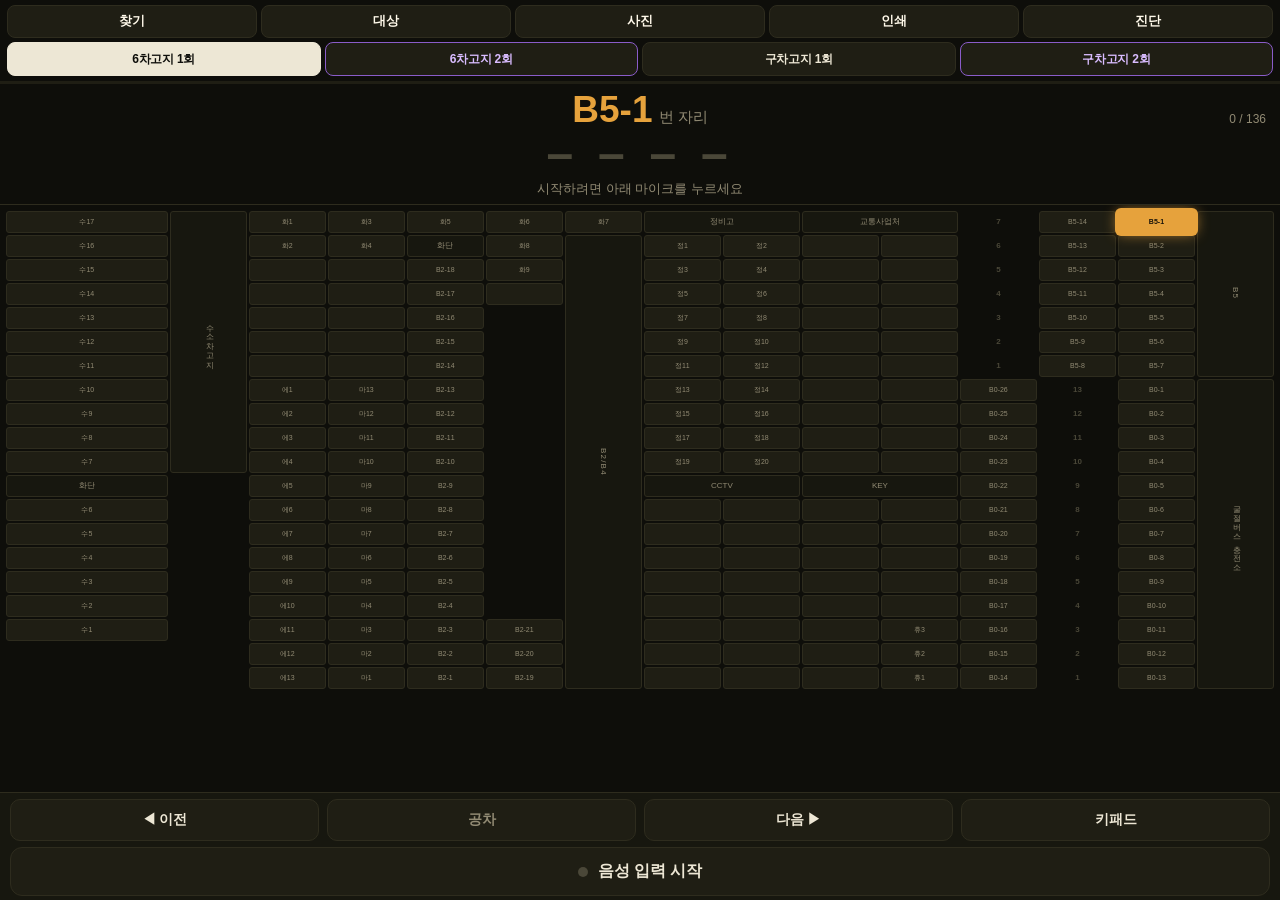
==== commit e0ccd2dc: "차고지와 회차를 네 칸으로, "확인" 은 회차를 가리지 않는다 폰 (2026-11-01 04:25)  · **차고지·회차를 한 줄 네 칸으로.** [6차고지 ⇄] 를 누르고 [1회" ====
--- a/index.html
+++ b/index.html
@@ -10,7 +10,7 @@
 <title>차고지 순회</title>
 <link rel="manifest" href="manifest.json">
 <link rel="apple-touch-icon" href="icons/icon-180.png">
-<link rel="stylesheet" href="src/app.css?v=202611010232">
+<link rel="stylesheet" href="src/app.css?v=202611010425">
 </head>
 <body>
 
@@ -18,10 +18,6 @@
 
   <!-- 상단: 진행 상황 -->
   <header class="bar">
-    <div class="bar-left">
-      <button class="yard" id="yardName" aria-label="차고지 바꾸기">6차고지</button>
-      <button class="round" id="btnRound" aria-label="회차 바꾸기">1회차</button>
-    </div>
     <div class="bar-right">
       <button class="icon-btn" id="btnMiss" aria-label="아직 못 본 차" hidden>못 봄<span class="badge" id="missBadge"></span></button>
       <button class="icon-btn" id="btnFind" aria-label="차량번호 찾기">찾기</button>
@@ -31,6 +27,14 @@
       <button class="icon-btn" id="btnDiag" aria-label="음성 진단">진단</button>
     </div>
   </header>
+  <!-- 차고지와 회차를 한 줄에 네 칸으로 둔다. 바꿔 가며 두 번 누를 일이 없고,
+       지금 어디 몇 회차인지 누르지 않고도 보인다. 2회차는 색이 다르다. (2026-11-01) -->
+  <nav class="rounds" id="rounds">
+    <button class="rbtn"     data-yard="new" data-round="1">6차고지 1회</button>
+    <button class="rbtn two" data-yard="new" data-round="2">6차고지 2회</button>
+    <button class="rbtn"     data-yard="old" data-round="1">구차고지 1회</button>
+    <button class="rbtn two" data-yard="old" data-round="2">구차고지 2회</button>
+  </nav>
   <div class="progress"><div class="progress-fill" id="progressFill"></div></div>
 
   <!-- 현재 자리 안내판 -->
@@ -244,6 +248,7 @@
       </div>
       <button id="diagUpdate">최신 버전 받기</button>
     </div>
+    <div class="diag-update-msg" id="diagUpdateMsg"></div>
     <p class="diag-build-help">
       새 버전이 올라오면 앱을 켤 때 알아서 받아옵니다. 그래도 화면이 그대로면
       위 버튼을 누르세요. 입력해 둔 차량번호는 지워지지 않습니다.
@@ -261,6 +266,6 @@
 
 <!-- 인쇄 전용 레이아웃 -->
 
-<script type="module" src="src/app.js?v=202611010232"></script>
+<script type="module" src="src/app.js?v=202611010425"></script>
 </body>
 </html>
--- a/src/app.css
+++ b/src/app.css
@@ -41,44 +41,44 @@
 
 /* ---------- 상단 바 ---------- */
 .bar {
-  display: flex; align-items: center; justify-content: space-between;
+  display: flex; align-items: center; justify-content: flex-end;
   /* 아이폰 13 미니는 가로가 좁다. 양쪽 여백을 줄여 글씨가 잘리지 않게 한다 (2026-11-01) */
   padding: 5px 7px 4px;
   gap: 6px;
   flex: none;
 }
-.bar-left {
-  display: flex; align-items: baseline; gap: 7px;
-  min-width: 0;
-}
-/* 자리가 좁으면 차고지 이름이 줄어든다 — 회차 버튼은 늘 통째로 눌릴 수 있어야 한다 */
-/* 차고지 이름은 **깎지 않는다.** "구..." 로 잘려 무엇인지도, 눌리지도 않았다 (2026-11-01).
-   [일지] 를 진단으로 옮겨 자리를 벌었으니 통째로 보인다. */
-.yard {
-  font-size: 14px; font-weight: 700; white-space: nowrap; font-family: inherit;
-  background: none; border: none; color: var(--ink); padding: 2px 0;
-  flex: none;
-}
-.yard::after { content: ' ⇄'; color: var(--ink-dim); font-weight: 400; }
-.round {
-  flex: none;                      /* 눌러야 하는 것이라 절대 깎이지 않는다 */
-  font-size: 11px; font-family: inherit; white-space: nowrap;
-  background: var(--panel-2); color: var(--ink-dim);
-  border: 1px solid var(--line); border-radius: 7px; padding: 6px 10px;
-}
-.round.r2 { background: var(--r2-bg); color: var(--r2-ink); border-color: var(--r2-line); font-weight: 700; }
+/* ★ [2026-11-01] 차고지·회차는 아래 한 줄(.rounds)로 내렸다. 윗줄은 통째로
+   [찾기]·[대상]·[사진]·[인쇄]·[진단] 몫이 되어 버튼마다 폭이 넓어졌다. */
+.bar-right { display: flex; gap: 4px; flex: 1; min-width: 0; }
+
+/* 차고지 넷 — 6차고지 1회 / 2회 / 구차고지 1회 / 2회 */
+.rounds { display: flex; gap: 4px; padding: 0 7px 5px; flex: none; }
+.rbtn {
+  flex: 1 1 0; min-width: 0;
+  font-family: inherit; font-size: 12px; font-weight: 700; letter-spacing: -.02em;
+  white-space: nowrap; line-height: 1; padding: 10px 2px;
+  background: var(--panel-2); color: var(--ink);
+  border: 1px solid var(--line); border-radius: 8px;
+}
+/* 2회차는 1회차와 색이 달라야 잘못 누르지 않는다 */
+.rbtn.two { color: var(--r2-ink); border-color: var(--r2-line); }
+/* 지금 보고 있는 칸 — 눌려 있는 것이 멀리서도 보인다 */
+.rbtn.on       { background: var(--ink); color: var(--bg); border-color: var(--ink); }
+.rbtn.two.on   { background: var(--r2-line); color: #fff; border-color: var(--r2-ink); }
+.rbtn:active   { background: var(--line); }
 /* 2회차 모드는 윗부분 전체를 보라로 물들여, 지금 몇 회차로 적는지 헷갈리지 않게 한다 */
 body.round2 .bar,
+body.round2 .rounds,
 body.round2 .hud { background: var(--r2-bg); }
 body.round2 .hud { border-bottom: 2px solid var(--r2-line); }
-.bar-right { display: flex; gap: 4px; flex: none; }
 /* ★ [2026-11-01] 글씨가 흐려서 반투명처럼 보이고, 좁은 화면에서 누르기 어려웠다.
    눌러야 하는 것은 또렷해야 한다 — 흐린 색(--ink-dim)을 쓰지 않는다. */
 .icon-btn {
   position: relative;
-  background: var(--panel-2); color: var(--ink);
+  flex: 1 1 0; min-width: 0;
+  background: var(--panel-2); color: #fff9ea;
   border: 1px solid var(--line); border-radius: 8px;
-  font-size: 12px; font-weight: 600; padding: 8px 7px; font-family: inherit;
+  font-size: 12.5px; font-weight: 700; padding: 9px 4px; font-family: inherit;
   white-space: nowrap; line-height: 1;
 }
 .icon-btn:active { background: var(--line); }
@@ -544,6 +544,11 @@
 /* 진단 맨 위로 옮겨 온 [일지 보관] (2026-11-01) */
 .diag-row-top { display: flex; gap: 8px; padding: 0 0 10px; }
 .diag-row-top .icon-btn { flex: 1; padding: 11px 8px; font-size: 13px; }
+/* 최신 버전 받기의 대답 — 받았는지, 이미 최신인지 글로 남는다 */
+.diag-update-msg { font-size: 12.5px; line-height: 1.5; color: var(--ink); margin: 6px 0 0; }
+.diag-update-msg:empty { display: none; }
+.diag-update-msg.ok { color: var(--green); }
+.diag-update-msg.no { color: var(--red); }
 .diag { font-size: 13px; }
 .diag-row {
   display: flex; justify-content: space-between; gap: 12px;
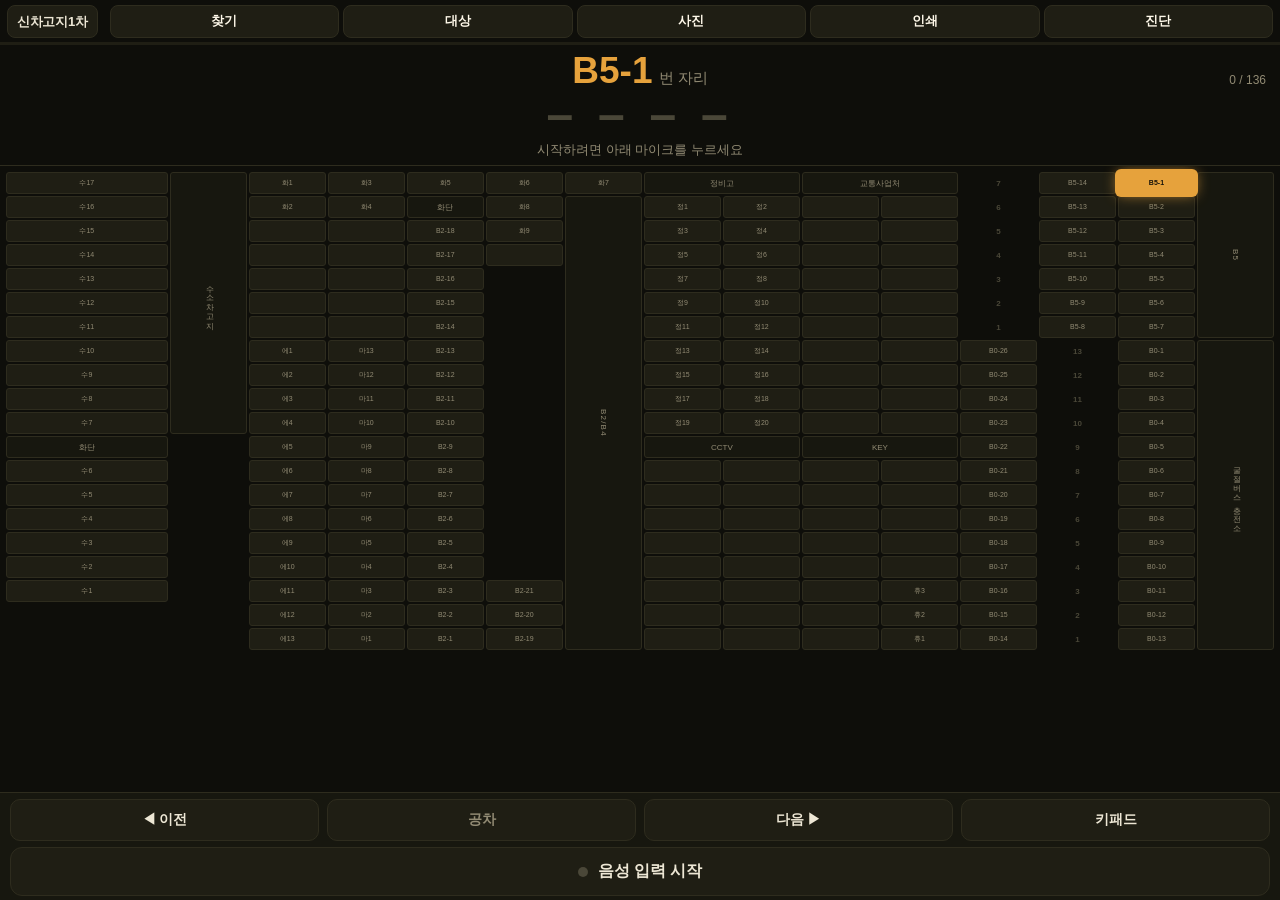
==== commit 4376dee3: "차고지와 회차는 한 덩어리다 — "신차고지1차" 폰 (2026-11-01 04:49)  · 차고지 이름 ⇄ 화살표 ⇄ 회차, 셋으로 쪼개 두었던 것을 **한 덩어리**로 합쳤다. " ====
--- a/index.html
+++ b/index.html
@@ -10,7 +10,7 @@
 <title>차고지 순회</title>
 <link rel="manifest" href="manifest.json">
 <link rel="apple-touch-icon" href="icons/icon-180.png">
-<link rel="stylesheet" href="src/app.css?v=202611010425">
+<link rel="stylesheet" href="src/app.css?v=202611010449">
 </head>
 <body>
 
@@ -18,6 +18,11 @@
 
   <!-- 상단: 진행 상황 -->
   <header class="bar">
+    <div class="bar-left">
+      <!-- 차고지와 회차를 한 덩어리로 — 누를 때마다 네 가지가 돌아간다
+           (신차고지1차 → 신차고지2차 → 구차고지1차 → 구차고지2차) -->
+      <button class="where" id="btnWhere" aria-label="차고지·회차 바꾸기">신차고지1차</button>
+    </div>
     <div class="bar-right">
       <button class="icon-btn" id="btnMiss" aria-label="아직 못 본 차" hidden>못 봄<span class="badge" id="missBadge"></span></button>
       <button class="icon-btn" id="btnFind" aria-label="차량번호 찾기">찾기</button>
@@ -27,14 +32,6 @@
       <button class="icon-btn" id="btnDiag" aria-label="음성 진단">진단</button>
     </div>
   </header>
-  <!-- 차고지와 회차를 한 줄에 네 칸으로 둔다. 바꿔 가며 두 번 누를 일이 없고,
-       지금 어디 몇 회차인지 누르지 않고도 보인다. 2회차는 색이 다르다. (2026-11-01) -->
-  <nav class="rounds" id="rounds">
-    <button class="rbtn"     data-yard="new" data-round="1">6차고지 1회</button>
-    <button class="rbtn two" data-yard="new" data-round="2">6차고지 2회</button>
-    <button class="rbtn"     data-yard="old" data-round="1">구차고지 1회</button>
-    <button class="rbtn two" data-yard="old" data-round="2">구차고지 2회</button>
-  </nav>
   <div class="progress"><div class="progress-fill" id="progressFill"></div></div>
 
   <!-- 현재 자리 안내판 -->
@@ -266,6 +263,6 @@
 
 <!-- 인쇄 전용 레이아웃 -->
 
-<script type="module" src="src/app.js?v=202611010425"></script>
+<script type="module" src="src/app.js?v=202611010449"></script>
 </body>
 </html>
--- a/src/app.css
+++ b/src/app.css
@@ -41,34 +41,29 @@
 
 /* ---------- 상단 바 ---------- */
 .bar {
-  display: flex; align-items: center; justify-content: flex-end;
+  display: flex; align-items: center; justify-content: space-between;
   /* 아이폰 13 미니는 가로가 좁다. 양쪽 여백을 줄여 글씨가 잘리지 않게 한다 (2026-11-01) */
   padding: 5px 7px 4px;
   gap: 6px;
   flex: none;
 }
-/* ★ [2026-11-01] 차고지·회차는 아래 한 줄(.rounds)로 내렸다. 윗줄은 통째로
-   [찾기]·[대상]·[사진]·[인쇄]·[진단] 몫이 되어 버튼마다 폭이 넓어졌다. */
-.bar-right { display: flex; gap: 4px; flex: 1; min-width: 0; }
-
-/* 차고지 넷 — 6차고지 1회 / 2회 / 구차고지 1회 / 2회 */
-.rounds { display: flex; gap: 4px; padding: 0 7px 5px; flex: none; }
-.rbtn {
-  flex: 1 1 0; min-width: 0;
-  font-family: inherit; font-size: 12px; font-weight: 700; letter-spacing: -.02em;
-  white-space: nowrap; line-height: 1; padding: 10px 2px;
+.bar-left { display: flex; align-items: center; min-width: 0; }
+/* 나머지 폭은 전부 [찾기]·[대상]·[사진]·[인쇄]·[진단] 몫이다 — 고르게 나눠 넓게 쓴다 */
+.bar-right { display: flex; gap: 4px; flex: 1; min-width: 0; margin-left: 6px; }
+
+/* 차고지·회차 한 덩어리 — "신차고지1차" 네 가지가 돌아간다.
+   셋으로 쪼개 두었더니(이름 ⇄ 회차) 자리만 먹고 두 번 눌러야 했다. (2026-11-01) */
+.where {
+  flex: none; font-family: inherit; font-size: 13px; font-weight: 700;
+  white-space: nowrap; line-height: 1; padding: 9px 9px; letter-spacing: -.02em;
   background: var(--panel-2); color: var(--ink);
   border: 1px solid var(--line); border-radius: 8px;
 }
-/* 2회차는 1회차와 색이 달라야 잘못 누르지 않는다 */
-.rbtn.two { color: var(--r2-ink); border-color: var(--r2-line); }
-/* 지금 보고 있는 칸 — 눌려 있는 것이 멀리서도 보인다 */
-.rbtn.on       { background: var(--ink); color: var(--bg); border-color: var(--ink); }
-.rbtn.two.on   { background: var(--r2-line); color: #fff; border-color: var(--r2-ink); }
-.rbtn:active   { background: var(--line); }
+/* 2차는 색이 달라야 지금 몇 차로 적는지 헷갈리지 않는다 */
+.where.two { background: var(--r2-bg); color: var(--r2-ink); border-color: var(--r2-line); }
+.where:active { background: var(--line); }
 /* 2회차 모드는 윗부분 전체를 보라로 물들여, 지금 몇 회차로 적는지 헷갈리지 않게 한다 */
 body.round2 .bar,
-body.round2 .rounds,
 body.round2 .hud { background: var(--r2-bg); }
 body.round2 .hud { border-bottom: 2px solid var(--r2-line); }
 /* ★ [2026-11-01] 글씨가 흐려서 반투명처럼 보이고, 좁은 화면에서 누르기 어려웠다.
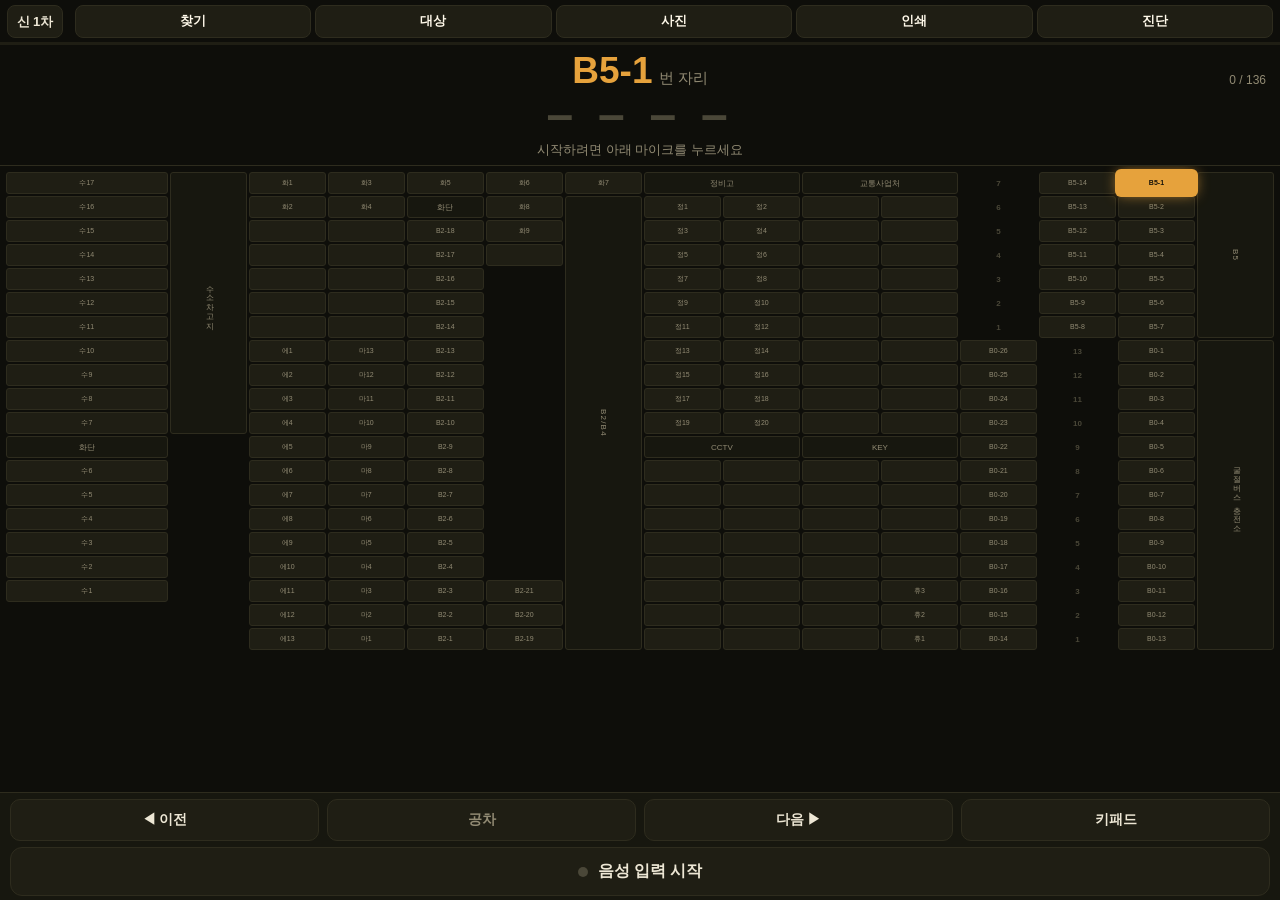
==== commit 28089e0d: "덩어리를 더 짧게 — "구 1차", 그리고 구에서 신으로 폰 (2026-11-01 05:21)  · 네 가지를 "구 1차 · 구 2차 · 신 1차 · 신 2차" 로 줄였다. 차고지" ====
--- a/index.html
+++ b/index.html
@@ -10,7 +10,7 @@
 <title>차고지 순회</title>
 <link rel="manifest" href="manifest.json">
 <link rel="apple-touch-icon" href="icons/icon-180.png">
-<link rel="stylesheet" href="src/app.css?v=202611010449">
+<link rel="stylesheet" href="src/app.css?v=202611010521">
 </head>
 <body>
 
@@ -20,8 +20,8 @@
   <header class="bar">
     <div class="bar-left">
       <!-- 차고지와 회차를 한 덩어리로 — 누를 때마다 네 가지가 돌아간다
-           (신차고지1차 → 신차고지2차 → 구차고지1차 → 구차고지2차) -->
-      <button class="where" id="btnWhere" aria-label="차고지·회차 바꾸기">신차고지1차</button>
+           (구 1차 → 구 2차 → 신 1차 → 신 2차) -->
+      <button class="where" id="btnWhere" aria-label="차고지·회차 바꾸기">구 1차</button>
     </div>
     <div class="bar-right">
       <button class="icon-btn" id="btnMiss" aria-label="아직 못 본 차" hidden>못 봄<span class="badge" id="missBadge"></span></button>
@@ -263,6 +263,6 @@
 
 <!-- 인쇄 전용 레이아웃 -->
 
-<script type="module" src="src/app.js?v=202611010449"></script>
+<script type="module" src="src/app.js?v=202611010521"></script>
 </body>
 </html>
